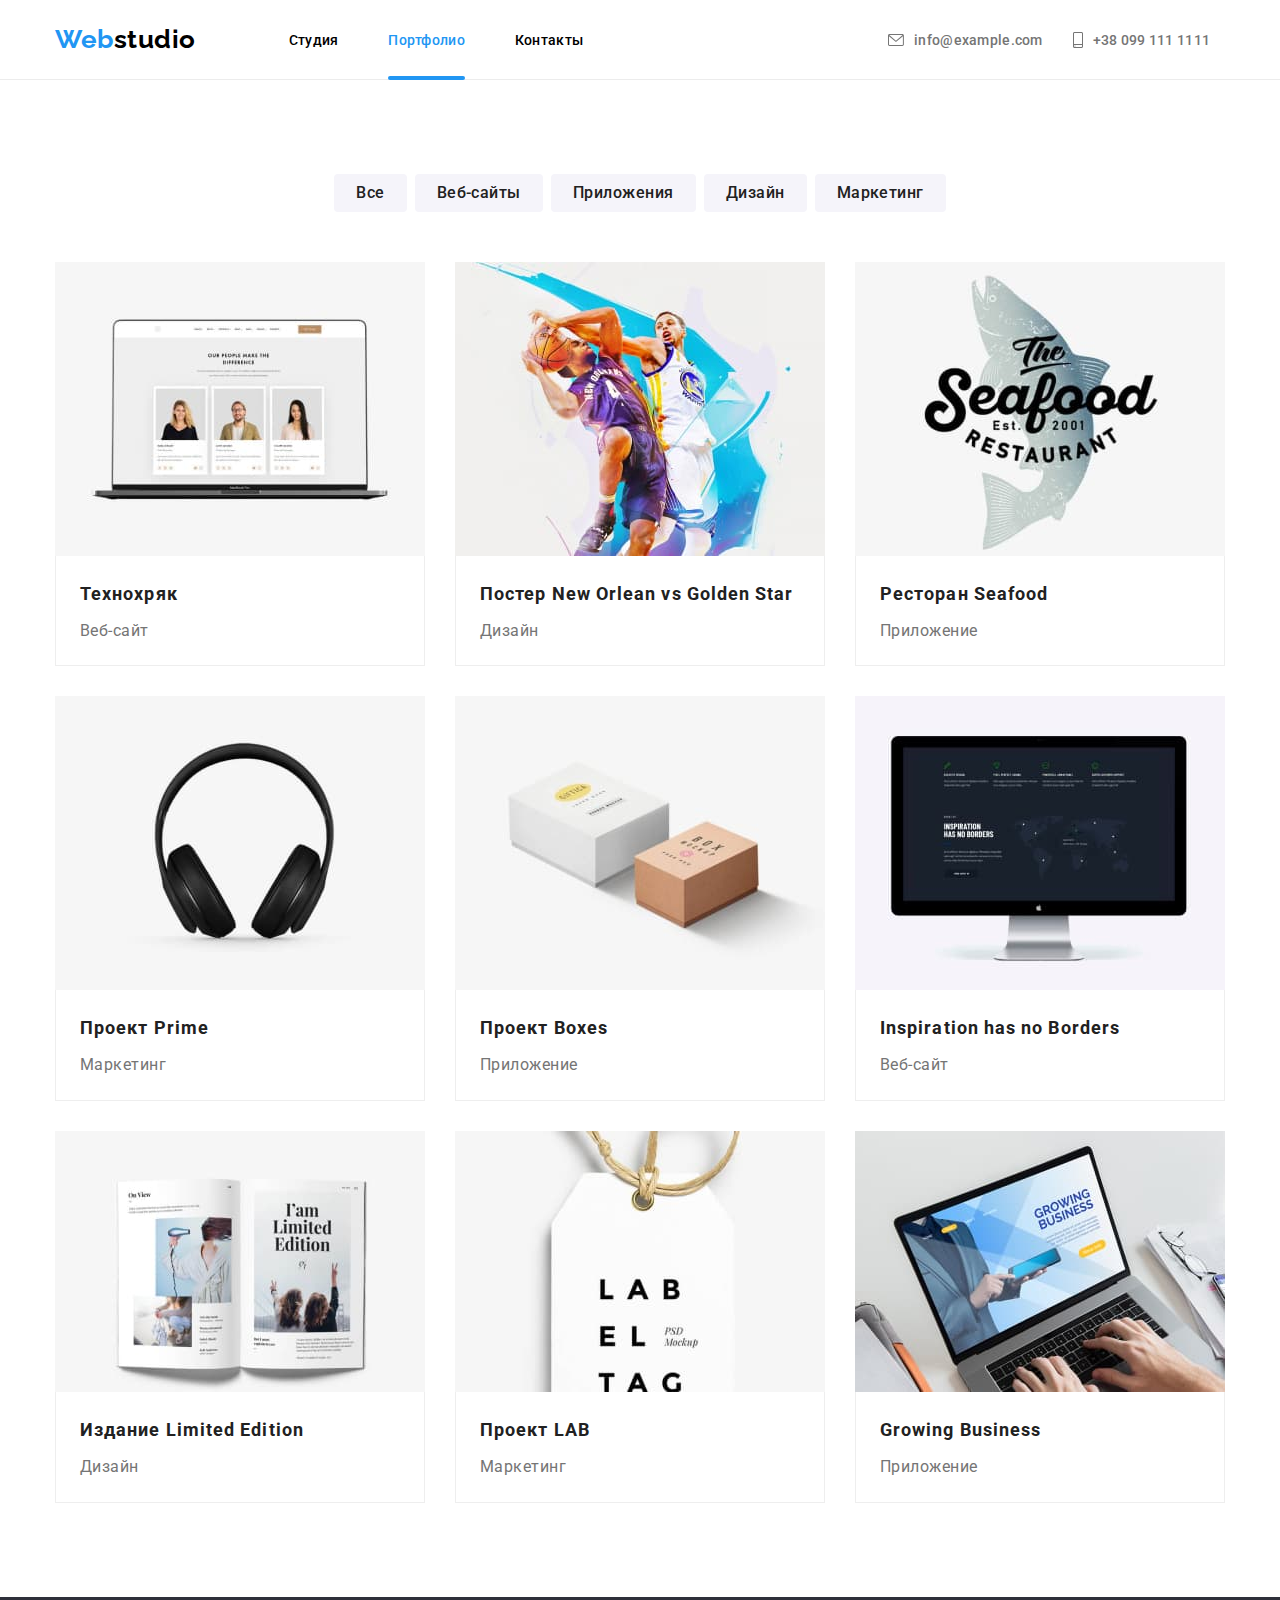
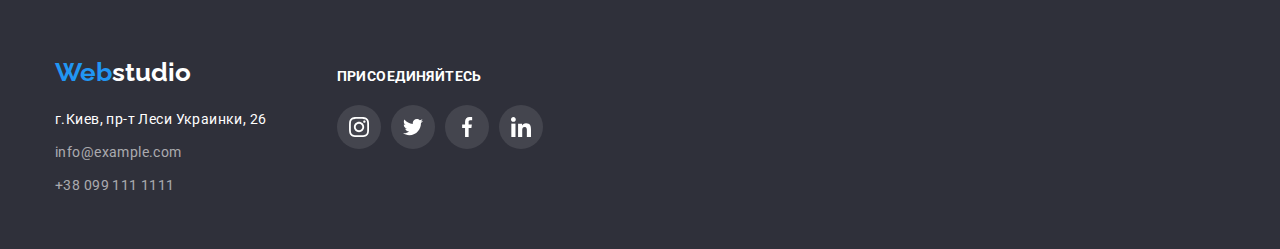
==== portfolio.html @ 067cfcd6 "index.html" ====
<!DOCTYPE html>
<html lang="ru">
  <head>
    <meta charset="UTF-8" />
    <meta http-equiv="X-UA-Compatible" content="IE=edge" />
    <meta name="viewport" content="width=device-width, initial-scale=1.0" />
    <title>Document</title>
    <link rel="preconnect" href="https://fonts.googleapis.com" />
    <link rel="preconnect" href="https://fonts.gstatic.com" crossorigin />
    <link
      href="https://fonts.googleapis.com/css2?family=Raleway:wght@700&family=Roboto:wght@400;500;700;900&display=swap"
      rel="stylesheet"
    />
    <link
      rel="stylesheet"
      href="https://cdnjs.cloudflare.com/ajax/libs/modern-normalize/1.1.0/modern-normalize.min.css"
    />
    <link rel="stylesheet" href="./css/styles.css" />
  </head>

  <body>
    <header class="header">
      <div class="container header-container">
        <nav class="nav">
          <a href="./index.html" lang="en" class="nav-title"
            >Web<span class="nav-logo">studio</span></a
          >

          <ul class="site-nav-list">
            <li class="nav-item">
              <a href="./studio.html" class="link">Студия</a>
            </li>
            <li class="nav-item">
              <a href="./portfolio.html" class="link current">Портфолио</a>
            </li>
            <li class="nav-item"><a href="" class="link">Контакты</a></li>
          </ul>
        </nav>

        <div class="header-adress">
          <ul class="adress-list">
            <li class="adress-item">
              <a href="mailto:info@example.com" class="mail"
                ><svg class="nav-contact-icon" width="16" height="12">
                  <use href="images/icons.svg.svg#icon-envelope"></use>
                </svg>
                info@example.com</a
              >
            </li>
            <li class="adress-item">
              <a href="tel:+380991111111" class="phone"
                ><svg class="nav-contact-icon" width="10" height="16">
                  <use href="images/icons.svg.svg#icon-smartphone"></use>
                </svg>
                +38 099 111 1111</a
              >
            </li>
          </ul>
        </div>
      </div>
    </header>
    <main>
      <section class="portfolio-section">
        <div class="container">
          <h1 class="visually-hidden">Портфолио</h1>
          <ul class="buttons-list">
            <li class="button-item">
              <button type="button" class="buttons-portfolio">Все</button>
            </li>
            <li class="button-item">
              <button type="button" class="buttons-portfolio">Веб-сайты</button>
            </li>
            <li class="button-item">
              <button type="button" class="buttons-portfolio">
                Приложения
              </button>
            </li>
            <li class="button-item">
              <button type="button" class="buttons-portfolio">Дизайн</button>
            </li>
            <li class="button-item">
              <button type="button" class="buttons-portfolio">Маркетинг</button>
            </li>
          </ul>

          <ul class="example">
            <li class="example-item">
              <img
                src="./images/image-one.jpg"
                alt="Веб-сайт"
                width="370"
                class="example-img"
              />
              <div class="example-description">
                <h2 class="example-title">Технохряк</h2>
                <p class="example-text">Веб-сайт</p>
              </div>
            </li>

            <li class="example-item">
              <img
                src="./images/image-two.jpg"
                alt="Дизайн"
                width="370"
                class="example-img"
              />
              <div class="example-description">
                <h2 class="example-title">
                  Постер
                  <span lang="en" class="example-title"
                    >New Orlean vs Golden Star</span
                  >
                </h2>
                <p class="example-text">Дизайн</p>
              </div>
            </li>

            <li class="example-item">
              <img
                src="./images/image-three.jpg"
                alt="Приложение"
                width="370"
                class="example-img"
              />
              <div class="example-description">
                <h2 class="example-title">
                  Ресторан <span lang="en" class="example-title">Seafood</span>
                </h2>
                <p class="example-text">Приложение</p>
              </div>
            </li>

            <li class="example-item">
              <img
                src="./images/image-four.jpg"
                alt="Маркетинг"
                width="370"
                class="example-img"
              />
              <div class="example-description">
                <h2 class="example-title">
                  Проект <span lang="en" class="example-title">Prime</span>
                </h2>
                <p class="example-text">Маркетинг</p>
              </div>
            </li>

            <li class="example-item">
              <img
                src="./images/image-five.jpg"
                alt="Приложение"
                width="370"
                class="example-img"
              />
              <div class="example-description">
                <h2 class="example-title">
                  Проект <span lang="en" class="example-title">Boxes</span>
                </h2>
                <p class="example-text">Приложение</p>
              </div>
            </li>

            <li class="example-item">
              <img
                src="./images/image-six.jpg"
                alt="веб-сайт"
                width="370"
                class="example-img"
              />
              <div class="example-description">
                <h2 class="example-title">
                  <span lang="en" class="example-title"
                    >Inspiration has no Borders</span
                  >
                </h2>
                <p class="example-text">Веб-сайт</p>
              </div>
            </li>

            <li class="example-item">
              <img
                src="./images/image-seven.jpg"
                alt="Дизайн"
                width="370"
                class="example-img"
              />
              <div class="example-description">
                <h2 class="example-title">
                  Издание
                  <span lang="en" class="example-title">Limited Edition</span>
                </h2>
                <p class="example-text">Дизайн</p>
              </div>
            </li>

            <li class="example-item">
              <img
                src="./images/image-eight.jpg"
                alt="Маркетинг"
                width="370"
                class="example-img"
              />
              <div class="example-description">
                <h2 class="example-title">
                  Проект <span lang="en" class="example-title">LAB</span>
                </h2>
                <p class="example-text">Маркетинг</p>
              </div>
            </li>

            <li class="example-item">
              <img
                src="./images/image-nine.jpg"
                alt="Приложение"
                width="370"
                class="example-img"
              />
              <div class="example-description">
                <h2 class="example-title">
                  <span lang="en" class="example-title"> Growing Business</span>
                </h2>
                <p class="example-text">Приложение</p>
              </div>
            </li>
          </ul>
        </div>
      </section>
    </main>

    <footer class="footer">
      <div class="container footer-container">
        <div class="footer-adress">
          <a href="./index.html" lang="en" class="footer-title"
            >Web<span class="footer-logo">studio</span></a
          >
          <address>
            <ul class="footer-contacts">
              <li>
                <a
                  href="https://goo.gl/maps/CcoJEwmLKHJg576z9"
                  target="_blank"
                  rel="noopener noreferrer nofollow"
                  class="footer-map"
                  >г.Киев, пр-т Леси Украинки, 26</a
                >
              </li>
              <li>
                <a href="mailto:info@example.com" class="footer-email"
                  >info@example.com</a
                >
              </li>
              <li>
                <a href="tel:+380991111111" class="footer-tel"
                  >+38 099 111 1111</a
                >
              </li>
            </ul>
          </address>
        </div>
        <div class="footer-socials">
          <p class="footer-join-us">присоединяйтесь</p>
          <ul class="footer-social-list">
            <li class="footer-social-item">
              <a href="" class="footer-social-link"
                ><svg class="footer-social-icon" width="20" height="20">
                  <use href="images/icons.svg.svg#icon-instagram"></use>
                </svg>
              </a>
            </li>
            <li class="footer-social-item">
              <a href="" class="footer-social-link"
                ><svg class="footer-social-icon" width="20" height="20">
                  <use href="images/icons.svg.svg#icon-twitter"></use>
                </svg>
              </a>
            </li>
            <li class="footer-social-item">
              <a href="" class="footer-social-link"
                ><svg class="footer-social-icon" width="20" height="20">
                  <use href="images/icons.svg.svg#icon-facebook"></use>
                </svg>
              </a>
            </li>
            <li class="footer-social-item">
              <a href="" class="footer-social-link">
                <svg class="footer-social-icon" width="20" height="20">
                  <use href="images/icons.svg.svg#icon-linkedin"></use>
                </svg>
              </a>
            </li>
          </ul>
        </div>
      </div>
    </footer>
  </body>
</html>
---- css/styles.css ----
/* цвет основного текста #212121 */
/* цвет вторичного текста #757575 */
/* цвет героя #FFFFFF #2F303A  */
/*  цвет сссылок, кнопок, лого #2196F3 #000000 */
/* rgba(255, 255, 255, 0.6) */

:root {
  --primary-color-text: #212121;
  --secondary-text-color: #757575;
  --hero-text-color: #ffffff;
  --hero-background-color: #2f303a;
  --hero-button-ineractive-color: #188ce8;
  --ineractive-color: #2196f3;
  --active-color: #000000;
  --footer-text-color: rgba(255, 255, 255, 0.6);
  --portfolio-colors: #f5f4fa;
  --border-color: #ececec;
  --border-portfolio-color: #eeeeee;
  --hero-linear-gradient-color: #2f303a 40 %;
  --social-link-icon: #afb1b8;
  --social-icon-background: rgba(255, 255, 255, 0.1);
  --portfolio-box-shadow-color: 0px 1px 1px rgba(0, 0, 0, 0.12),
    0px 4px 4px rgba(0, 0, 0, 0.06), 1px 4px 6px rgba(0, 0, 0, 0.16);
}

p,
h1,
h2,
h3,
h4,
h5,
h6 {
  margin: 0;
}

ul {
  list-style: none;
  margin: 0;
  padding: 0;
}

img {
  display: block;
  max-width: 100%;
  height: auto;
}

.container {
  width: 1200px;
  padding-left: 15px;
  padding-right: 15px;
  margin-left: auto;
  margin-right: auto;
}

body {
  background-color: #fff;
  color: var(--secondary-text-color);
  font-family: Roboto, sans-serif;
}

/* -----------Header/Site nav----------- */

.header {
  border-bottom: 1px solid var(--border-color);
  max-width: 1600px;
  max-height: 80px;
  margin-left: auto;
  margin-right: auto;
}

.header-container {
  display: flex;
  align-items: center;
}

.nav {
  display: flex;
  align-items: center;
}

.site-nav-list {
  display: flex;
  margin-left: 93px;
}

.nav-title {
  font-family: 'Raleway', sans-serif;
  text-decoration: none;
  color: var(--ineractive-color);
  font-weight: 700;
  font-size: 26px;
  line-height: 1.2;
  letter-spacing: 0.02em;
  padding-top: 24px;
  padding-bottom: 25px;
}

.nav-logo {
  font-family: 'Raleway', sans-serif;
  color: var(--active-color);
  font-weight: 700;
  font-size: 26px;
  line-height: 1.2;
  letter-spacing: 0.02em;
}

.nav-item + .nav-item {
  margin-left: 50px;
}

.link {
  position: relative;
}

.link {
  color: var(--active-color);
  font-weight: 500;
  font-size: 14px;
  line-height: 1.8;
  text-decoration: none;
  letter-spacing: 0.02em;
  padding-top: 32px;
  padding-bottom: 32px;
}

.link:hover,
.link:focus {
  color: var(--ineractive-color);
  outline: none;
}

.current {
  color: var(--ineractive-color);
}

.current::after {
  content: '';
  position: absolute;
  top: 76px;
  left: 0;
  width: 100%;
  height: 4px;
  border-radius: 2px;
  background-color: var(--ineractive-color);
}

.header-adress {
  display: flex;
  align-items: center;
  margin-left: 305px;
  margin-right: auto;
}

.adress-list {
  display: flex;
  align-items: center;
  margin-left: auto;
}

.adress-item + .adress-item {
  margin-left: 30px;
}

.mail,
.phone {
  text-decoration: none;
  letter-spacing: 0.02em;
  color: var(--secondary-text-color);
  font-weight: 500;
  font-size: 14px;
  line-height: 1.2;
  padding-top: 32px;
  padding-bottom: 32px;
  display: flex;
  align-items: center;
}

.nav-contact-icon {
  display: flex;
  fill: currentColor;
}

.nav-contact-icon {
  margin-right: 10px;
}

.mail:hover,
.mail:focus {
  color: var(--ineractive-color);
  outline: none;
}

.phone:hover,
.phone:focus {
  color: var(--ineractive-color);
  outline: none;
}

.nav-contact-icon:hover,
.nav-contact-icon:focus {
  color: var(--ineractive-color);
}

/* -----------------Main----------------- */

/* Hero */

.hero-section {
  text-align: center;
  padding-top: 200px;
  padding-bottom: 200px;
}

.overlay {
  max-width: 1600px;
  height: 600px;
  margin-left: auto;
  margin-right: auto;
  background-color: var(--hero-background-color);
  background-image: linear-gradient(
      to right,
      rgba(47, 48, 58, 0.4),
      rgba(47, 48, 58, 0.4)
    ),
    url(../images/hero.jpg);
  background-position: center;
  background-repeat: no-repeat;
  background-size: cover;
}

.hero-title {
  color: var(--hero-text-color);
  font-weight: 900;
  font-size: 44px;
  line-height: 1.4;
  text-align: center;
  letter-spacing: 0.06em;
  text-transform: uppercase;
  margin-bottom: 30px;
  width: 696px;
  margin-left: auto;
  margin-right: auto;
}

.hero-button {
  color: var(--hero-text-color);
  background-color: var(--ineractive-color);
  font-family: inherit;
  font-weight: 700;
  font-size: 16px;
  line-height: 1.87;
  align-items: center;
  text-align: center;
  cursor: pointer;
  letter-spacing: 0.06em;
  border-radius: 4px;
  border: none;
  min-width: 200px;
  height: 50px;
}

.hero-button:hover,
.hero-button:focus {
  color: var(--hero-text-color);
  background-color: var(--hero-button-ineractive-color);
  border-color: var(--hero-button-ineractive-color);
  box-shadow: 0px 4px 4px rgba(0, 0, 0, 0.15);
  outline: none;
}

/* Sections */

.section {
  padding-top: 94px;
}

.about-section,
.team-section,
.clients-section {
  padding-top: 94px;
  padding-bottom: 94px;
}

.section-list {
  display: flex;
  text-align: left;
  margin-left: -30px;
}

.section-item {
  flex-basis: calc(100% / 4 - 30px);
  margin-left: 30px;
}

.section-title {
  color: var(--active-color);
  font-weight: 700;
  font-size: 14px;
  line-height: 1.14;
  letter-spacing: 0.03em;
  text-transform: uppercase;
  margin-bottom: 10px;
}

.section-point {
  color: var(--secondary-text-color);
  font-size: 14px;
  line-height: 1.71;
  letter-spacing: 0.03em;
}

.section-group {
  display: flex;
  justify-content: center;
  align-items: center;
  margin-bottom: 30px;
  background-color: var(--portfolio-colors);
  width: 100%;
  height: 120px;
  border-radius: 4px;
}

/* --------------About&Team Sections---------------------- */

.about-list {
  display: flex;
  margin-left: -30px;
}

.about-item {
  flex-basis: calc(100% / 3 - 30px);
  margin-left: 30px;
}

.about-us,
.our-team {
  color: var(--primary-color-text);
  font-weight: 700;
  font-size: 36px;
  line-height: 1.5;
  letter-spacing: 0.03em;
  margin-bottom: 50px;
  text-align: center;
}

.team-section {
  background-color: var(--portfolio-colors);
  max-width: 1600px;
  max-height: 708px;
  margin-left: auto;
  margin-right: auto;
}

.team-list {
  display: flex;
  text-align: center;
  margin-left: -30px;
  margin-bottom: -30px;
}

.team-item {
  flex-basis: calc(100% / 4 - 30px);
  margin-left: 30px;
  margin-bottom: 30px;
}

.team-item {
  box-shadow: 0px 1px 3px rgba(0, 0, 0, 0.12), 0px 1px 1px rgba(0, 0, 0, 0.14),
    0px 2px 1px rgba(0, 0, 0, 0.2);
  border-radius: 0px 0px 4px 4px;
}

.team-member {
  background-color: var(--hero-text-color);
  padding-top: 30px;
  padding-bottom: 30px;
  border-radius: 0px 0px 4px 4px;
}

.teammate-name {
  color: var(--primary-color-text);
  font-weight: 500;
  font-size: 16px;
  line-height: 1.2;
  letter-spacing: 0.03em;
  margin-bottom: 10px;
}

.team-position {
  color: var(--secondary-text-color);
  font-size: 16px;
  line-height: 1.8;
  letter-spacing: 0.03em;
  margin-bottom: 16px;
}

.team-social-list {
  display: flex;
  justify-content: center;
}

.team-social-item + .team-social-item {
  margin-left: 10px;
}

.team-social-link {
  width: 44px;
  height: 44px;
  border-radius: 50%;
  display: flex;
  align-items: center;
  justify-content: center;
  color: var(--social-link-icon);
}

.team-social-link:hover,
.team-social-link:focus {
  background-color: var(--ineractive-color);
  color: var(--hero-text-color);
  border-color: var(--ineractive-color);
  outline: none;
}

.team-social-icon {
  fill: currentColor;
}

.clients-title {
  font-weight: 700;
  font-weight: bold;
  font-size: 36px;
  line-height: 1.16;
  text-align: center;
  letter-spacing: 0.03em;
  color: var(--primary-color-text);
  margin-bottom: 50px;
}

.our-clients-list {
  display: flex;
}

.our-clients-item:not(:first-child) {
  margin-left: 30px;
}

.our-clients-item {
  width: 170px;
  height: 92px;
}

.our-clients-link {
  display: flex;
  justify-content: center;
  align-items: center;
  width: 100%;
  height: 100%;
  border-radius: 4px;
  color: var(--social-link-icon);
  border: 1px solid var(--social-link-icon);
}

.our-clients-icon {
  fill: currentColor;
}

.our-clients-link:hover,
.our-clients-link:focus {
  color: var(--ineractive-color);
  border-color: var(--ineractive-color);
  outline: none;
}

/* -----------------------Footer----------------------- */

.footer {
  background-color: var(--hero-background-color);
  max-width: 1600px;
  max-height: 252px;
  margin-left: auto;
  margin-right: auto;
  padding-top: 60px;
  padding-bottom: 60px;
}

.footer-container {
  display: flex;
  align-items: baseline;
}

.footer-title {
  font-family: 'Raleway', sans-serif;
  text-decoration: none;
  color: var(--ineractive-color);
  font-weight: 700;
  font-size: 26px;
  line-height: 1.2;
  display: block;
  margin-bottom: 20px;
}

.footer-logo {
  color: var(--hero-text-color);
  font-family: 'Raleway', sans-serif;
  font-weight: 700;
  text-decoration: none;
  font-size: 26px;
  line-height: 1.2;
}

.footer-contacts {
  font-style: normal;
  font-weight: 400;
  letter-spacing: 0.03em;
}

.footer-map {
  color: var(--hero-text-color);
  text-decoration: none;
  font-size: 14px;
  line-height: 1.7;
  letter-spacing: 0.03em;
  margin-bottom: 9px;
  display: block;
}

.footer-map:hover,
.footer-map:focus {
  color: var(--ineractive-color);
  outline: none;
}

.footer-email {
  color: var(--footer-text-color);
  text-decoration: none;
  font-size: 14px;
  line-height: 1.7;
  letter-spacing: 0.03em;
  margin-bottom: 9px;
  display: block;
}

.footer-email:hover,
.footer-email:focus {
  color: var(--ineractive-color);
  outline: none;
}

.footer-tel {
  color: var(--footer-text-color);
  text-decoration: none;
  font-size: 14px;
  line-height: 1.7;
  letter-spacing: 0.03em;
  display: block;
}

.footer-tel:hover,
.footer-tel:focus {
  color: var(--ineractive-color);
  outline: none;
}

.footer-join-us {
  font-weight: 700;
  font-style: normal;
  font-size: 14px;
  line-height: 1.14;
  letter-spacing: 0.03em;
  text-transform: uppercase;
  color: var(--hero-text-color);
  margin-bottom: 20px;
}

.footer-socials {
  margin-left: 70px;
  flex-direction: column;
}

.footer-social-list {
  display: flex;
  justify-content: center;
}

.footer-social-item + .footer-social-item {
  margin-left: 10px;
}

.footer-social-link {
  width: 44px;
  height: 44px;
  border-radius: 50%;
  display: flex;
  align-items: center;
  justify-content: center;
  background-color: var(--social-icon-background);
  color: var(--hero-text-color);
}

.footer-social-link:hover,
.footer-social-link:focus {
  background-color: var(--ineractive-color);
  border-color: var(--ineractive-color);
  color: var(--hero-text-color);
  outline: none;
}

.footer-social-icon {
  fill: currentColor;
}

/* -------------------- */

/* Portfolio */

.visually-hidden {
  position: absolute;
  white-space: nowrap;
  width: 1px;
  height: 1px;
  overflow: hidden;
  border: 0;
  padding: 0;
  clip: rect(0 0 0 0);
  clip-path: inset(50%);
  margin: -1px;
}

/* --------Portfolio Section/ Main-------- */

.portfolio-section {
  padding-top: 94px;
  padding-bottom: 94px;
}

.buttons-list {
  display: flex;
  align-items: center;
  justify-content: center;
  margin-bottom: 50px;
}

.button-item + .button-item {
  margin-left: 8px;
}

.buttons-portfolio {
  color: var(--primary-color-text);
  background-color: var(--portfolio-colors);
  font-family: inherit;
  cursor: pointer;
  font-weight: 500;
  font-size: 16px;
  line-height: 1.6;
  letter-spacing: 0.03em;
  padding: 6px 22px;
  border-radius: 4px;
  border: none;
}

.buttons-portfolio:hover,
.buttons-portfolio:focus {
  color: var(--hero-text-color);
  background-color: var(--ineractive-color);
  border-color: var(--ineractive-color);
  box-shadow: 0px 3px 1px rgba(0, 0, 0, 0.1), 0px 1px 2px rgba(0, 0, 0, 0.08),
    0px 2px 2px rgba(0, 0, 0, 0.12);
  outline: none;
}

/* Main */

.example {
  display: flex;
  text-align: left;
  margin-left: -30px;
  margin-bottom: -30px;
  flex-wrap: wrap;
}

.example-item {
  flex-basis: calc(100% / 3 - 30px);
  margin-left: 30px;
  margin-bottom: 30px;
}

.example-item:hover {
  box-shadow: 0px 1px 1px rgba(0, 0, 0, 0.12), 0px 4px 4px rgba(0, 0, 0, 0.06),
    1px 4px 6px rgba(0, 0, 0, 0.16);
}

.example-description {
  padding: 20px 24px;
  border-bottom: 1px solid var(--border-portfolio-color);
  border-left: 1px solid var(--border-portfolio-color);
  border-right: 1px solid var(--border-portfolio-color);
}

.example-title {
  color: var(--primary-color-text);
  font-style: 700;
  font-size: 18px;
  line-height: 2;
  letter-spacing: 0.06em;
  margin-bottom: 4px;
}

.example-text {
  color: var(--secondary-text-color);
  font-size: 16px;
  line-height: 1.87;
  letter-spacing: 0.03em;
}
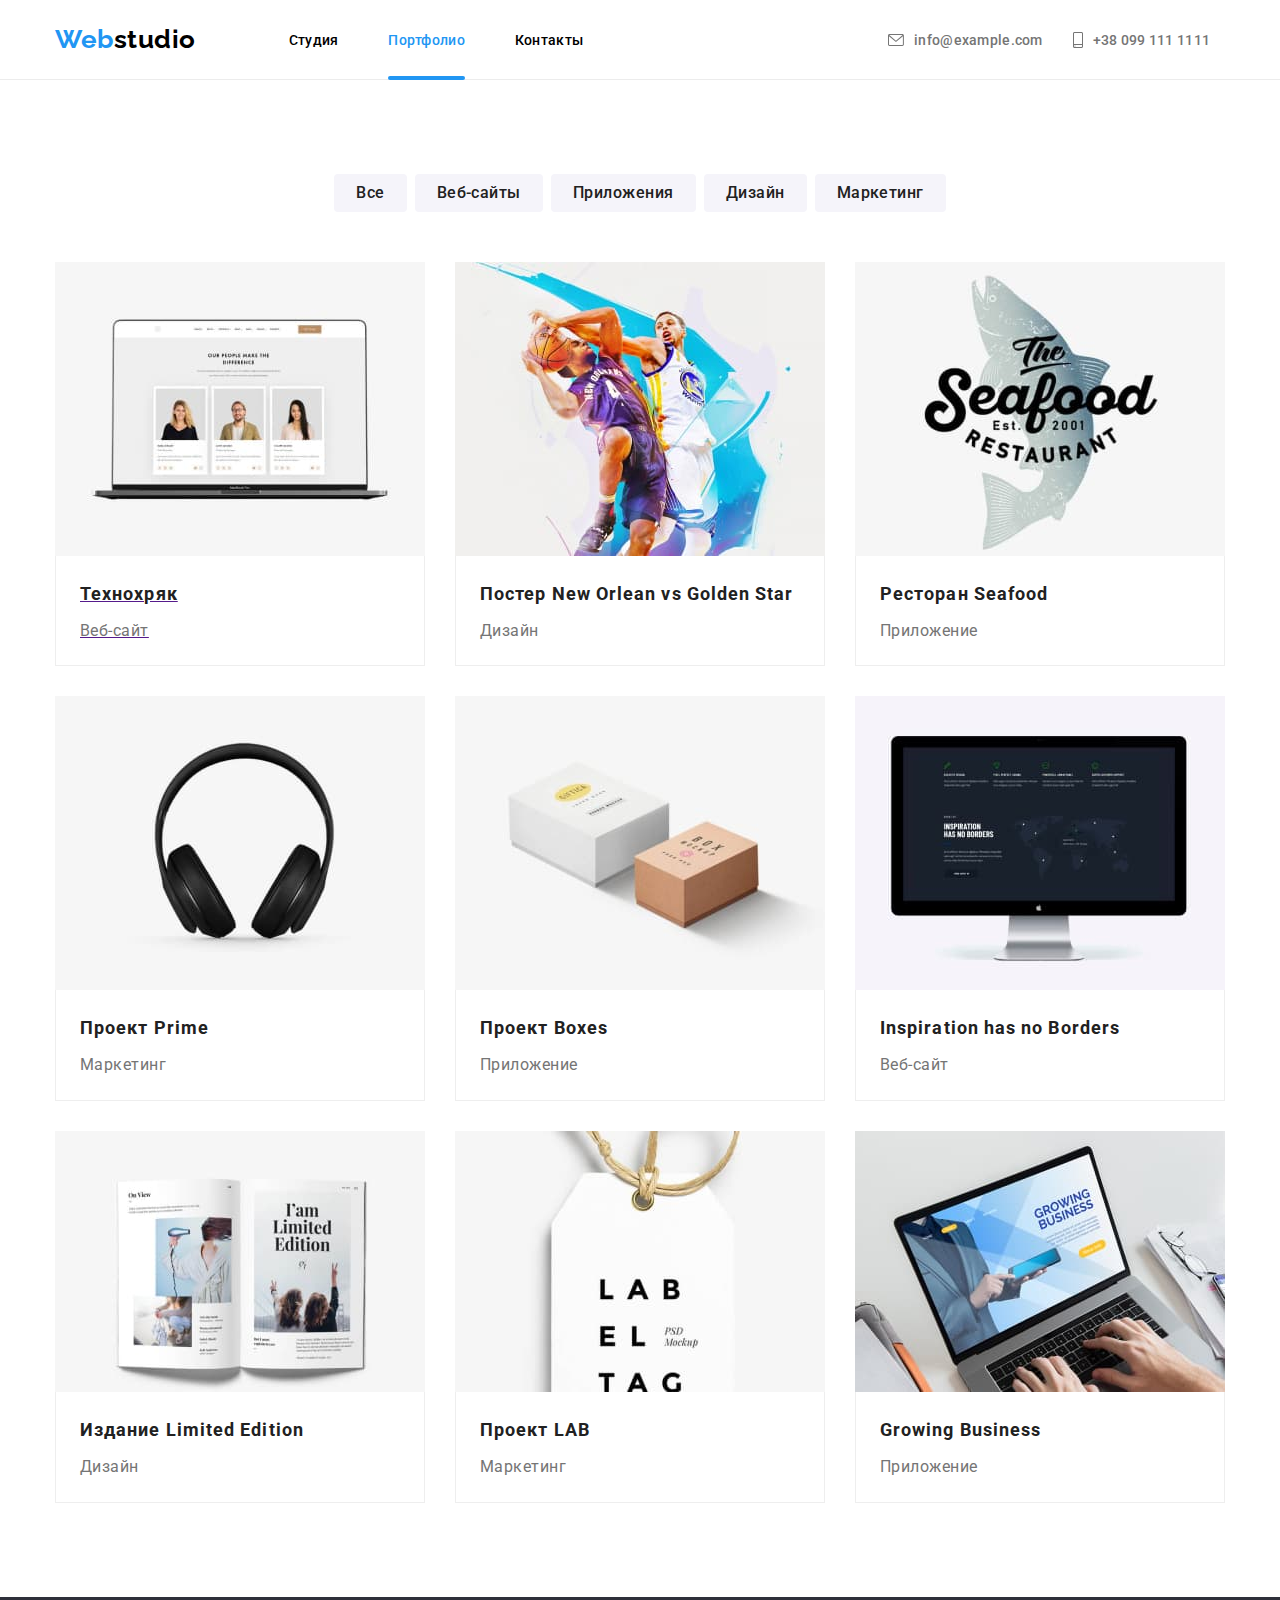
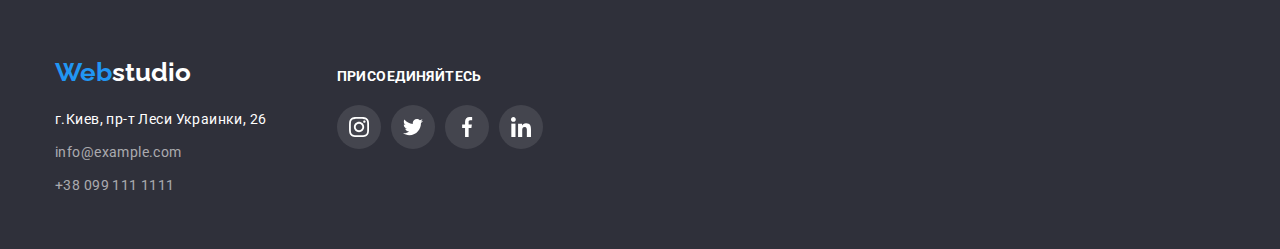
==== commit e42264e7: "index.html" ====
--- a/portfolio.html
+++ b/portfolio.html
@@ -85,16 +85,27 @@
 
           <ul class="example">
             <li class="example-item">
-              <img
-                src="./images/image-one.jpg"
-                alt="Веб-сайт"
-                width="370"
-                class="example-img"
-              />
+              <a href="" class="card-item">
+              <div class="example-image">
+                <img
+                  src="./images/image-one.jpg"
+                  alt="Веб-сайт"
+                  width="370"
+                  class="example-img"
+                />
+                <div class="example-animation">
+                  <p class="example-animation-text">
+                    Технокряк это современная площадка распространения
+                    коронавируса. Компании используют эту платформу для
+                    цифрового шпионажа и атак на защищённые сервера конкурентов.
+                  </p>
+                </div>
+              </div>
               <div class="example-description">
                 <h2 class="example-title">Технохряк</h2>
                 <p class="example-text">Веб-сайт</p>
               </div>
+              </a>
             </li>
 
             <li class="example-item">
--- a/css/styles.css
+++ b/css/styles.css
@@ -122,6 +122,9 @@
   letter-spacing: 0.02em;
   padding-top: 32px;
   padding-bottom: 32px;
+  transition-property: color;
+  transition-duration: 250ms;
+  transition-timing-function: cubic-bezier(0.4, 0, 0.2, 1);
 }
 
 .link:hover,
@@ -174,6 +177,9 @@
   padding-bottom: 32px;
   display: flex;
   align-items: center;
+  transition-property: color;
+  transition-duration: 250ms;
+  transition-timing-function: cubic-bezier(0.4, 0, 0.2, 1);
 }
 
 .nav-contact-icon {
@@ -258,6 +264,9 @@
   border: none;
   min-width: 200px;
   height: 50px;
+  transition-property: color, background-color, border-color, box-shadow;
+  transition-duration: 250ms;
+  transition-timing-function: cubic-bezier(0.4, 0, 0.2, 1);
 }
 
 .hero-button:hover,
@@ -269,6 +278,72 @@
   outline: none;
 }
 
+.backdrop {
+  position: fixed;
+  top: 0;
+  left: 0;
+  width: 100%;
+  height: 100%;
+  opacity: 1;
+  transition-property: opacity, visibility;
+  transition-duration: 250ms;
+  transition-timing-function: cubic-bezier(0.4, 0, 0.2, 1);
+  background-color: rgba(0, 0, 0, 0.2);
+}
+
+.backdrop.is-hidden {
+  opacity: 0;
+  pointer-events: none;
+  visibility: hidden;
+}
+
+.backdrop.is-hidden .modal {
+  transform: translate(-50%, -50%) scale(0.9);
+}
+
+.modal {
+  position: absolute;
+  width: 528px;
+  height: 581px;
+  top: 50%;
+  left: 50%;
+  visibility: visible;
+  transform: translate(-50%, -50%) scale(1);
+  transition-property: transform, visibility;
+  transition-duration: 250ms;
+  transition-timing-function: cubic-bezier(0.4, 0, 0.2, 1);
+  border-radius: 4px;
+  background-color: #fff;
+  box-shadow: 0px 1px 3px rgba(0, 0, 0, 0.12), 0px 1px 1px rgba(0, 0, 0, 0.14),
+    0px 2px 1px rgba(0, 0, 0, 0.2);
+}
+
+.close-button {
+  position: absolute;
+  display: flex;
+  align-items: center;
+  justify-content: center;
+  top: 8px;
+  right: 8px;
+  width: 30px;
+  height: 30px;
+  margin: 0;
+  padding: 0;
+  cursor: pointer;
+  border-radius: 50%;
+  border: 1px solid rgba(0, 0, 0, 0.1);
+  background-color: #fff;
+  transition-property: box-shadow;
+  transition-duration: 250ms;
+  transition-timing-function: cubic-bezier(0.4, 0, 0.2, 1);
+}
+
+.close-button:hover,
+.close-button:focus {
+  box-shadow: 0px 1px 3px rgba(0, 0, 0, 0.12), 0px 1px 1px rgba(0, 0, 0, 0.14),
+    0px 2px 1px rgba(0, 0, 0, 0.2);
+}
+
 /* Sections */
 
 .section {
@@ -322,6 +397,61 @@
 }
 
 /* --------------About&Team Sections---------------------- */
+
+.decor-item {
+  position: relative;
+}
+
+.box-description {
+  position: absolute;
+  bottom: 0;
+  left: 0;
+  width: 100%;
+  height: 70px;
+  background-image: linear-gradient(
+    rgba(47, 48, 58, 0.8),
+    rgba(47, 48, 58, 0.8)
+  );
+}
+
+.box-text-one {
+  position: absolute;
+  bottom: 27px;
+  left: 82px;
+  color: #ffffff;
+  font-weight: 700;
+  font-size: 14px;
+  line-height: 1.14;
+  text-align: center;
+  letter-spacing: 0.03em;
+  text-transform: uppercase;
+}
+
+.box-text-two {
+  position: absolute;
+  bottom: 27px;
+  left: 85px;
+  color: #ffffff;
+  font-weight: 700;
+  font-size: 14px;
+  line-height: 1.14;
+  text-align: center;
+  letter-spacing: 0.03em;
+  text-transform: uppercase;
+}
+
+.box-text-three {
+  position: absolute;
+  bottom: 27px;
+  left: 90px;
+  color: #ffffff;
+  font-weight: 700;
+  font-size: 14px;
+  line-height: 1.14;
+  text-align: center;
+  letter-spacing: 0.03em;
+  text-transform: uppercase;
+}
 
 .about-list {
   display: flex;
@@ -412,6 +542,9 @@
   align-items: center;
   justify-content: center;
   color: var(--social-link-icon);
+  transition-property: color, background-color, border-color;
+  transition-duration: 250ms;
+  transition-timing-function: cubic-bezier(0.4, 0, 0.2, 1);
 }
 
 .team-social-link:hover,
@@ -459,6 +592,9 @@
   border-radius: 4px;
   color: var(--social-link-icon);
   border: 1px solid var(--social-link-icon);
+  transition-property: color, border-color;
+  transition-duration: 250ms;
+  transition-timing-function: cubic-bezier(0.4, 0, 0.2, 1);
 }
 
 .our-clients-icon {
@@ -523,6 +659,9 @@
   letter-spacing: 0.03em;
   margin-bottom: 9px;
   display: block;
+  transition-property: color;
+  transition-duration: 250ms;
+  transition-timing-function: cubic-bezier(0.4, 0, 0.2, 1);
 }
 
 .footer-map:hover,
@@ -539,6 +678,9 @@
   letter-spacing: 0.03em;
   margin-bottom: 9px;
   display: block;
+  transition-property: color;
+  transition-duration: 250ms;
+  transition-timing-function: cubic-bezier(0.4, 0, 0.2, 1);
 }
 
 .footer-email:hover,
@@ -554,6 +696,9 @@
   line-height: 1.7;
   letter-spacing: 0.03em;
   display: block;
+  transition-property: color;
+  transition-duration: 250ms;
+  transition-timing-function: cubic-bezier(0.4, 0, 0.2, 1);
 }
 
 .footer-tel:hover,
@@ -596,6 +741,9 @@
   justify-content: center;
   background-color: var(--social-icon-background);
   color: var(--hero-text-color);
+  transition-property: color, background-color, border-color;
+  transition-duration: 250ms;
+  transition-timing-function: cubic-bezier(0.4, 0, 0.2, 1);
 }
 
 .footer-social-link:hover,
@@ -657,6 +805,9 @@
   padding: 6px 22px;
   border-radius: 4px;
   border: none;
+  transition-property: color, background-color, border-color, box-shadow;
+  transition-duration: 250ms;
+  transition-timing-function: cubic-bezier(0.4, 0, 0.2, 1);
 }
 
 .buttons-portfolio:hover,
@@ -679,10 +830,49 @@
   flex-wrap: wrap;
 }
 
+.example-image {
+  position: relative;
+  overflow: hidden;
+}
+
+.example-animation {
+  position: absolute;
+  bottom: 0;
+  left: 0;
+  width: 100%;
+  height: 100%;
+  background-color: rgba(33, 150, 243, 0.9);
+  transform: translateY(100%);
+  transition-property: transform;
+  transition-duration: 250ms;
+  transition-timing-function: cubic-bezier(0.4, 0, 0.2, 1);
+}
+
+.example-animation-text {
+  position: absolute;
+  width: 322px;
+  height: 168px;
+  top: 50%;
+  left: 50%;
+  transform: translate(-50%, -50%);
+  font-size: 18px;
+  line-height: 1.55;
+  letter-spacing: 0.03em;
+  color: #ffffff;
+}
+
+.example-item:hover,
+.example-item:focus .example-animation {
+  transform: translateY(0);
+}
+
 .example-item {
   flex-basis: calc(100% / 3 - 30px);
   margin-left: 30px;
   margin-bottom: 30px;
+  transition-property: box-shadow;
+  transition-duration: 250ms;
+  transition-timing-function: cubic-bezier(0.4, 0, 0.2, 1);
 }
 
 .example-item:hover {
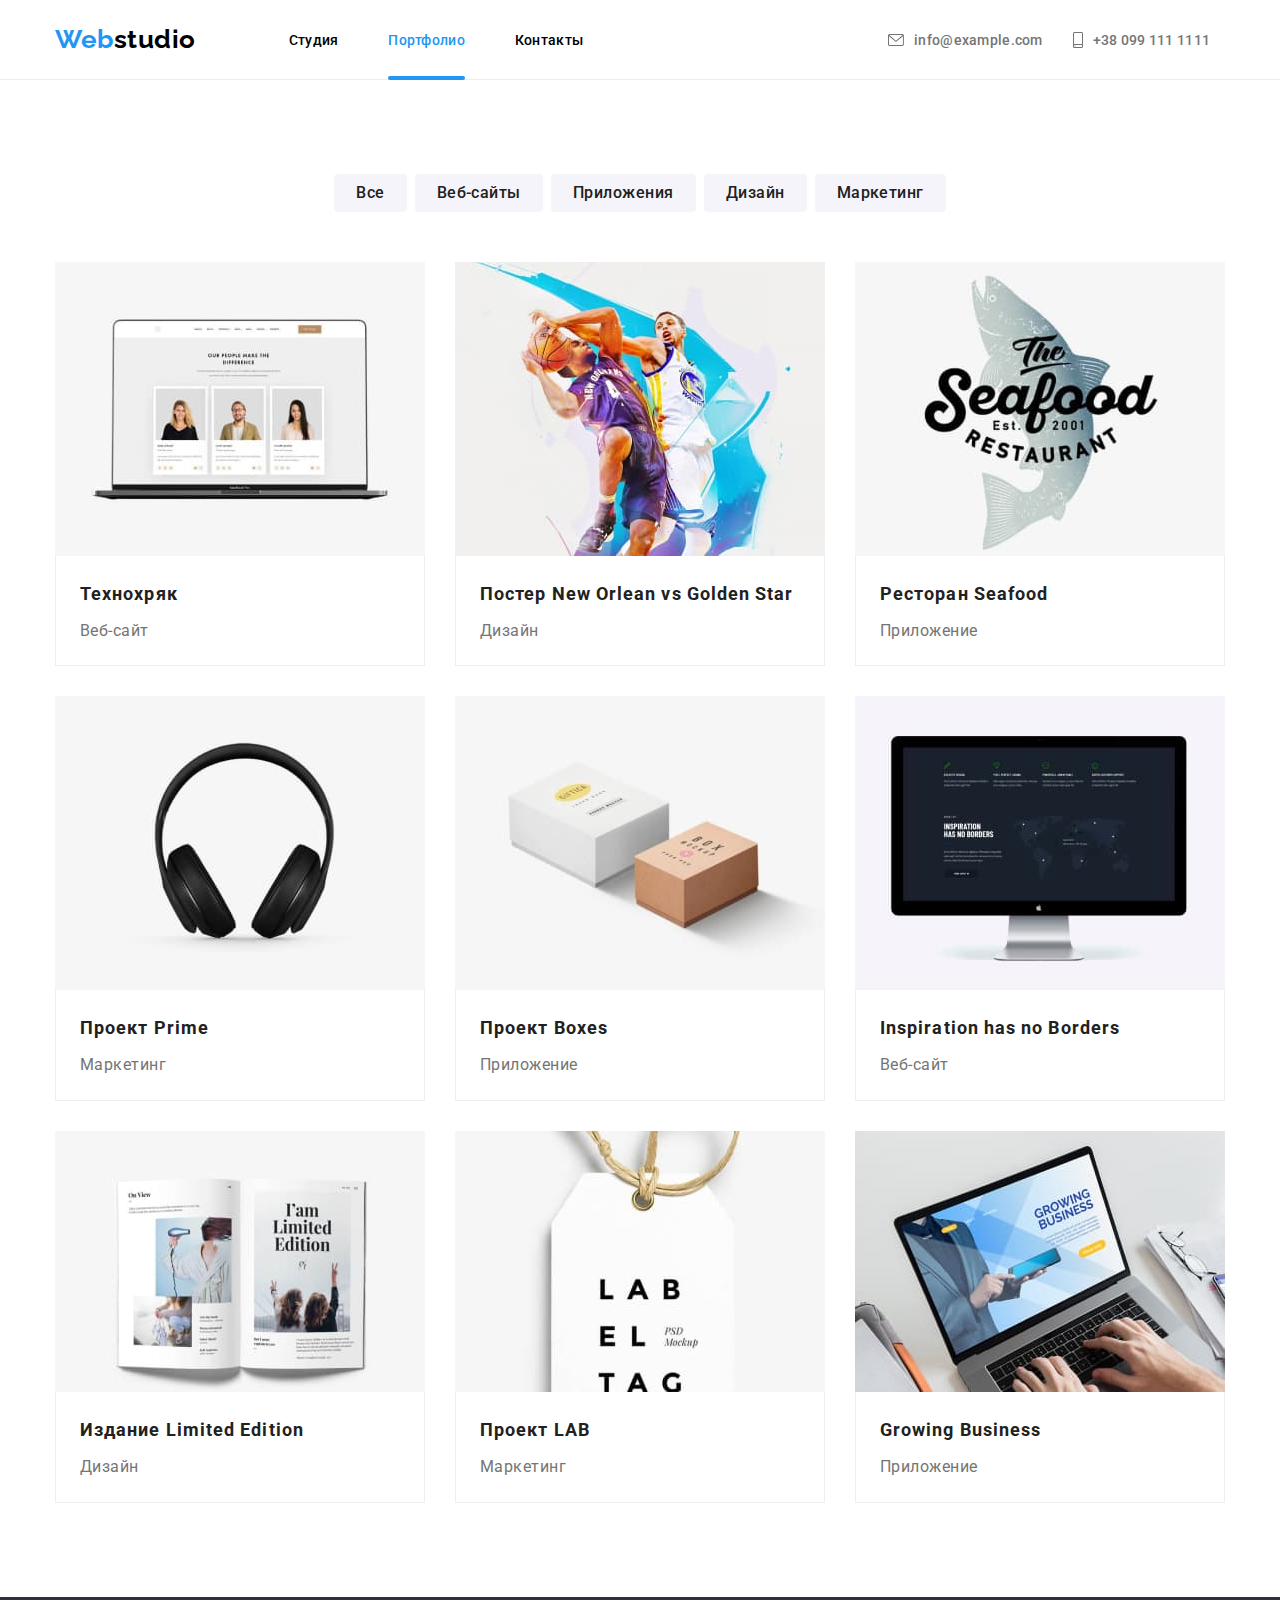
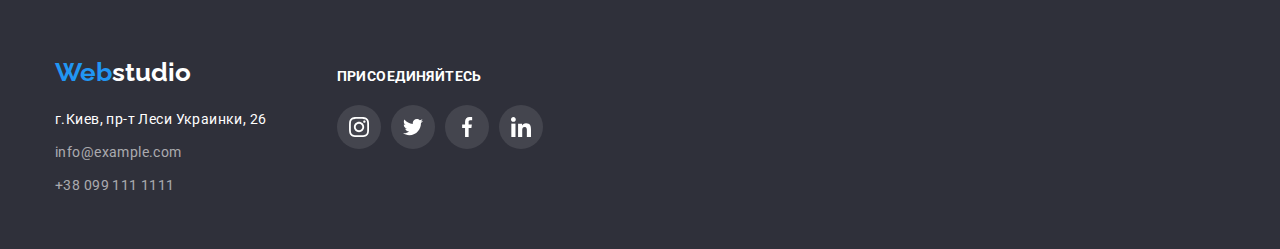
==== commit 76a30539: "index.html" ====
--- a/portfolio.html
+++ b/portfolio.html
@@ -85,153 +85,253 @@
 
           <ul class="example">
             <li class="example-item">
-              <a href="" class="card-item">
-              <div class="example-image">
-                <img
-                  src="./images/image-one.jpg"
-                  alt="Веб-сайт"
-                  width="370"
-                  class="example-img"
-                />
-                <div class="example-animation">
-                  <p class="example-animation-text">
-                    Технокряк это современная площадка распространения
-                    коронавируса. Компании используют эту платформу для
-                    цифрового шпионажа и атак на защищённые сервера конкурентов.
-                  </p>
-                </div>
-              </div>
-              <div class="example-description">
-                <h2 class="example-title">Технохряк</h2>
-                <p class="example-text">Веб-сайт</p>
-              </div>
-              </a>
-            </li>
-
-            <li class="example-item">
-              <img
-                src="./images/image-two.jpg"
-                alt="Дизайн"
-                width="370"
-                class="example-img"
-              />
-              <div class="example-description">
-                <h2 class="example-title">
-                  Постер
-                  <span lang="en" class="example-title"
-                    >New Orlean vs Golden Star</span
-                  >
-                </h2>
-                <p class="example-text">Дизайн</p>
-              </div>
-            </li>
-
-            <li class="example-item">
-              <img
-                src="./images/image-three.jpg"
-                alt="Приложение"
-                width="370"
-                class="example-img"
-              />
-              <div class="example-description">
-                <h2 class="example-title">
-                  Ресторан <span lang="en" class="example-title">Seafood</span>
-                </h2>
-                <p class="example-text">Приложение</p>
-              </div>
-            </li>
-
-            <li class="example-item">
-              <img
-                src="./images/image-four.jpg"
-                alt="Маркетинг"
-                width="370"
-                class="example-img"
-              />
-              <div class="example-description">
-                <h2 class="example-title">
-                  Проект <span lang="en" class="example-title">Prime</span>
-                </h2>
-                <p class="example-text">Маркетинг</p>
-              </div>
-            </li>
-
-            <li class="example-item">
-              <img
-                src="./images/image-five.jpg"
-                alt="Приложение"
-                width="370"
-                class="example-img"
-              />
-              <div class="example-description">
-                <h2 class="example-title">
-                  Проект <span lang="en" class="example-title">Boxes</span>
-                </h2>
-                <p class="example-text">Приложение</p>
-              </div>
-            </li>
-
-            <li class="example-item">
-              <img
-                src="./images/image-six.jpg"
-                alt="веб-сайт"
-                width="370"
-                class="example-img"
-              />
-              <div class="example-description">
-                <h2 class="example-title">
-                  <span lang="en" class="example-title"
-                    >Inspiration has no Borders</span
-                  >
-                </h2>
-                <p class="example-text">Веб-сайт</p>
-              </div>
-            </li>
-
-            <li class="example-item">
-              <img
-                src="./images/image-seven.jpg"
-                alt="Дизайн"
-                width="370"
-                class="example-img"
-              />
-              <div class="example-description">
-                <h2 class="example-title">
-                  Издание
-                  <span lang="en" class="example-title">Limited Edition</span>
-                </h2>
-                <p class="example-text">Дизайн</p>
-              </div>
-            </li>
-
-            <li class="example-item">
-              <img
-                src="./images/image-eight.jpg"
-                alt="Маркетинг"
-                width="370"
-                class="example-img"
-              />
-              <div class="example-description">
-                <h2 class="example-title">
-                  Проект <span lang="en" class="example-title">LAB</span>
-                </h2>
-                <p class="example-text">Маркетинг</p>
-              </div>
-            </li>
-
-            <li class="example-item">
-              <img
-                src="./images/image-nine.jpg"
-                alt="Приложение"
-                width="370"
-                class="example-img"
-              />
-              <div class="example-description">
-                <h2 class="example-title">
-                  <span lang="en" class="example-title"> Growing Business</span>
-                </h2>
-                <p class="example-text">Приложение</p>
-              </div>
+              <a href="" class="card-link">
+                <div class="example-image">
+                  <img
+                    src="./images/image-one.jpg"
+                    alt="Веб-сайт"
+                    width="370"
+                    class="example-img"
+                  />
+                  <div class="example-animation">
+                    <p class="example-animation-text">
+                      Технокряк это современная площадка распространения
+                      коронавируса. Компании используют эту платформу для
+                      цифрового шпионажа и атак на защищённые сервера
+                      конкурентов.
+                    </p>
+                  </div>
+                </div>
+                <div class="example-description">
+                  <h2 class="example-title">Технохряк</h2>
+                  <p class="example-text">Веб-сайт</p>
+                </div>
+              </a>
+            </li>
+
+            <li class="example-item">
+              <a href="" class="card-link">
+                <div class="example-image">
+                  <img
+                    src="./images/image-two.jpg"
+                    alt="Дизайн"
+                    width="370"
+                    class="example-img"
+                  />
+                  <div class="example-animation">
+                    <p class="example-animation-text">
+                      Технокряк это современная площадка распространения
+                      коронавируса. Компании используют эту платформу для
+                      цифрового шпионажа и атак на защищённые сервера
+                      конкурентов.
+                    </p>
+                  </div>
+                </div>
+                <div class="example-description">
+                  <h2 class="example-title">
+                    Постер
+                    <span lang="en" class="example-title"
+                      >New Orlean vs Golden Star</span
+                    >
+                  </h2>
+                  <p class="example-text">Дизайн</p>
+                </div>
+              </a>
+            </li>
+
+            <li class="example-item">
+              <a href="" class="card-link">
+                <div class="example-image">
+                  <img
+                    src="./images/image-three.jpg"
+                    alt="Приложение"
+                    width="370"
+                    class="example-img"
+                  />
+                  <div class="example-animation">
+                    <p class="example-animation-text">
+                      Технокряк это современная площадка распространения
+                      коронавируса. Компании используют эту платформу для
+                      цифрового шпионажа и атак на защищённые сервера
+                      конкурентов.
+                    </p>
+                  </div>
+                </div>
+                <div class="example-description">
+                  <h2 class="example-title">
+                    Ресторан
+                    <span lang="en" class="example-title">Seafood</span>
+                  </h2>
+                  <p class="example-text">Приложение</p>
+                </div>
+              </a>
+            </li>
+
+            <li class="example-item">
+              <a href="" class="card-link">
+                <div class="example-image">
+                  <img
+                    src="./images/image-four.jpg"
+                    alt="Маркетинг"
+                    width="370"
+                    class="example-img"
+                  />
+                  <div class="example-animation">
+                    <p class="example-animation-text">
+                      Технокряк это современная площадка распространения
+                      коронавируса. Компании используют эту платформу для
+                      цифрового шпионажа и атак на защищённые сервера
+                      конкурентов.
+                    </p>
+                  </div>
+                </div>
+                <div class="example-description">
+                  <h2 class="example-title">
+                    Проект <span lang="en" class="example-title">Prime</span>
+                  </h2>
+                  <p class="example-text">Маркетинг</p>
+                </div>
+              </a>
+            </li>
+
+            <li class="example-item">
+              <a href="" class="card-link">
+                <div class="example-image">
+                  <img
+                    src="./images/image-five.jpg"
+                    alt="Приложение"
+                    width="370"
+                    class="example-img"
+                  />
+                  <div class="example-animation">
+                    <p class="example-animation-text">
+                      Технокряк это современная площадка распространения
+                      коронавируса. Компании используют эту платформу для
+                      цифрового шпионажа и атак на защищённые сервера
+                      конкурентов.
+                    </p>
+                  </div>
+                </div>
+                <div class="example-description">
+                  <h2 class="example-title">
+                    Проект <span lang="en" class="example-title">Boxes</span>
+                  </h2>
+                  <p class="example-text">Приложение</p>
+                </div>
+              </a>
+            </li>
+
+            <li class="example-item">
+              <a href="" class="card-link">
+                <div class="example-image">
+                  <img
+                    src="./images/image-six.jpg"
+                    alt="веб-сайт"
+                    width="370"
+                    class="example-img"
+                  />
+                  <div class="example-animation">
+                    <p class="example-animation-text">
+                      Технокряк это современная площадка распространения
+                      коронавируса. Компании используют эту платформу для
+                      цифрового шпионажа и атак на защищённые сервера
+                      конкурентов.
+                    </p>
+                  </div>
+                </div>
+                <div class="example-description">
+                  <h2 class="example-title">
+                    <span lang="en" class="example-title"
+                      >Inspiration has no Borders</span
+                    >
+                  </h2>
+                  <p class="example-text">Веб-сайт</p>
+                </div>
+              </a>
+            </li>
+
+            <li class="example-item">
+              <a href="" class="card-link">
+                <div class="example-image">
+                  <img
+                    src="./images/image-seven.jpg"
+                    alt="Дизайн"
+                    width="370"
+                    class="example-img"
+                  />
+                  <div class="example-animation">
+                    <p class="example-animation-text">
+                      Технокряк это современная площадка распространения
+                      коронавируса. Компании используют эту платформу для
+                      цифрового шпионажа и атак на защищённые сервера
+                      конкурентов.
+                    </p>
+                  </div>
+                </div>
+                <div class="example-description">
+                  <h2 class="example-title">
+                    Издание
+                    <span lang="en" class="example-title">Limited Edition</span>
+                  </h2>
+                  <p class="example-text">Дизайн</p>
+                </div>
+              </a>
+            </li>
+
+            <li class="example-item">
+              <a href="" class="card-link">
+                <div class="example-image">
+                  <img
+                    src="./images/image-eight.jpg"
+                    alt="Маркетинг"
+                    width="370"
+                    class="example-img"
+                  />
+                  <div class="example-animation">
+                    <p class="example-animation-text">
+                      Технокряк это современная площадка распространения
+                      коронавируса. Компании используют эту платформу для
+                      цифрового шпионажа и атак на защищённые сервера
+                      конкурентов.
+                    </p>
+                  </div>
+                </div>
+                <div class="example-description">
+                  <h2 class="example-title">
+                    Проект <span lang="en" class="example-title">LAB</span>
+                  </h2>
+                  <p class="example-text">Маркетинг</p>
+                </div>
+              </a>
+            </li>
+
+            <li class="example-item">
+              <a href="" class="card-link">
+                <div class="example-image">
+                  <img
+                    src="./images/image-nine.jpg"
+                    alt="Приложение"
+                    width="370"
+                    class="example-img"
+                  />
+                  <div class="example-animation">
+                    <p class="example-animation-text">
+                      Технокряк это современная площадка распространения
+                      коронавируса. Компании используют эту платформу для
+                      цифрового шпионажа и атак на защищённые сервера
+                      конкурентов.
+                    </p>
+                  </div>
+                </div>
+                <div class="example-description">
+                  <h2 class="example-title">
+                    <span lang="en" class="example-title">
+                      Growing Business</span
+                    >
+                  </h2>
+                  <p class="example-text">Приложение</p>
+                </div>
+              </a>
             </li>
           </ul>
         </div>
--- a/css/styles.css
+++ b/css/styles.css
@@ -830,6 +830,11 @@
   flex-wrap: wrap;
 }
 
+.card-link {
+  display: block;
+  text-decoration: none;
+}
+
 .example-image {
   position: relative;
   overflow: hidden;
@@ -843,7 +848,7 @@
   height: 100%;
   background-color: rgba(33, 150, 243, 0.9);
   transform: translateY(100%);
-  transition-property: transform;
+  transition-property: transform, box-shadow;
   transition-duration: 250ms;
   transition-timing-function: cubic-bezier(0.4, 0, 0.2, 1);
 }
@@ -861,9 +866,11 @@
   color: #ffffff;
 }
 
-.example-item:hover,
-.example-item:focus .example-animation {
+.card-link:hover .example-animation,
+.card-link:focus .example-animation {
   transform: translateY(0);
+  box-shadow: 0px 1px 1px rgba(0, 0, 0, 0.12), 0px 4px 4px rgba(0, 0, 0, 0.06),
+    1px 4px 6px rgba(0, 0, 0, 0.16);
 }
 
 .example-item {
@@ -875,7 +882,8 @@
   transition-timing-function: cubic-bezier(0.4, 0, 0.2, 1);
 }
 
-.example-item:hover {
+.example-item:hover,
+.example-item:focus {
   box-shadow: 0px 1px 1px rgba(0, 0, 0, 0.12), 0px 4px 4px rgba(0, 0, 0, 0.06),
     1px 4px 6px rgba(0, 0, 0, 0.16);
 }
